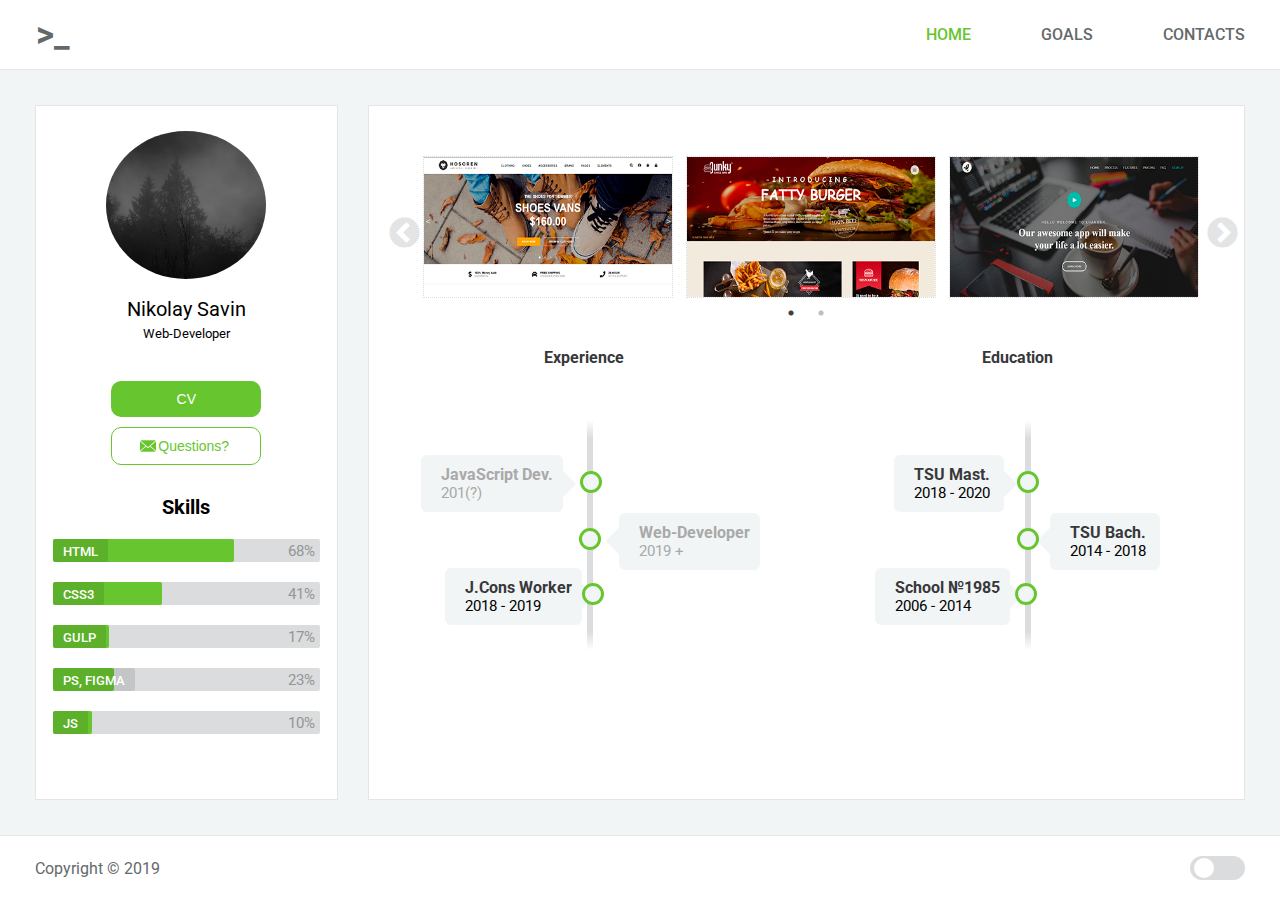
==== index.html @ 24fd6a7e "first commit" ====
<!DOCTYPE html>
<html lang="en">
<head>
    <meta charset="UTF-8">
    <meta name="viewport" content="width=device-width, initial-scale=1.0">
    <!--<meta http-equiv="refresh" content="1">-->
    <title>HTML-Вёрстка</title>
    <link href="css/styles.css" rel="stylesheet" type="text/css">
    <link href="css/media.css" rel="stylesheet" type="text/css">
    <link rel="stylesheet" type="text/css" href="slick/slick.css"/>
    <link rel="stylesheet" type="text/css" href="slick/slick-theme.css"/>
    <link rel="stylesheet" href="https://use.fontawesome.com/releases/v5.7.1/css/all.css" integrity="sha384-fnmOCqbTlWIlj8LyTjo7mOUStjsKC4pOpQbqyi7RrhN7udi9RwhKkMHpvLbHG9Sr" crossorigin="anonymous">
</head>
<body id="night-mode" class="marked">
    <div class="container">
        <div class="header">
            <div id="top-menu">
                <a href="#" id="logotype">><span class="underline">_</span></a>
                <nav>
                    <div id="burger" class="icon">&#9776</div>
                    <ul id="myTopnav" class="topnav">
                        <a href="index.html" class="active"><li>Home</li></a><!--
                     --><a id="firstBtn" href="goals.html"><li>Goals</li></a><!--
                     --><a id="secondBtn" href="contacts.html"><li>Contacts</li></a>
                    </ul>
                </nav>
            </div>
        </div>
        <div class="middle">
            <div class="left-column">
                <div class="profile-content">
                    <img src="img/profile.jpg" alt="profile-avatar">
                    <h4 class="fullname">Nikolay Savin</h4>
                    <span class="work-position">Web-Developer</span>
                </div>
                <div class="buttons-positions">
                        <a href="https://hh.ru/resume/9c93be0fff0775925d0039ed1f414e6f6d5163" target="_blank"><button class="button">CV</button></a>
                        <a href="mailto:nikksavin@gmail.com"><button class="button button-transparent email-icon">Questions?</button></a>
                </div>
                <div class="experience">
                    <div class="skill-h2">
                        <h2>Skills</h2>
                    </div>
                    <div class="skill-block">
                        <div class="skill-container">
                            <div class="skill">
                                <div class="skill-title">html</div>
                                <div id="htmlPercent" class="skill-bar"></div>
                                <div class="skill-percent">68%</div>
                            </div>
                        </div>
                        <div class="skill-container">
                            <div class="skill">
                                <div class="skill-title">css3</div>
                                <div id="cssPercent" class="skill-bar"></div>
                                <div class="skill-percent">41%</div>
                            </div>
                        </div>
                        <div class="skill-container">
                            <div class="skill">
                                <div class="skill-title">Gulp</div>
                                <div  id="linuxPercent" class="skill-bar"></div>
                                <div class="skill-percent">17%</div>
                            </div>
                        </div>
                        <div class="skill-container">
                            <div class="skill">
                                <div class="skill-title">ps, figma</div>
                                <div id="psPercent" class="skill-bar"></div>
                                <div class="skill-percent">23%</div>
                            </div>
                        </div>
                        <div class="skill-container">
                            <div class="skill">
                                <div class="skill-title">js</div>
                                <div id="jsPercent" class="skill-bar"></div>
                                <div class="skill-percent">10%</div>
                            </div>
                        </div>
                    </div>
                </div>
            </div>
            <div class="right-column">
                <div class="slider-container">
                    <div class="sl">
                        <div class="sl-slide">
                            <a href="projects/Web1/index.html"><img src="img/web-icons/Web1.jpg" alt="slider img 1" class="sl-img"></a>
                        </div>
                        <div class="sl-slide">
                            <a href="projects/Web2/index.html"><img src="img/web-icons/Web2.jpg" alt="slider img 2" class="sl-img"></a>
                        </div>
                        <div class="sl-slide">
                            <a href="projects/Web3/index.html"><img src="img/web-icons/Web3.jpg" alt="slider img 3" class="sl-img"></a>
                        </div>
                        <div class="sl-slide">
                            <a href="projects/Web4/index.html"><img src="img/web-icons/Web4.jpg" alt="slider img 4" class="sl-img"></a>
                        </div>
                        <div class="sl-slide">
                            <a href="projects/Web5/index.html"><img src="img/web-icons/Web5.png" alt="slider img 5" class="sl-img"></a>
                        </div>
                        <div class="sl-slide">
                            <a href="projects/Web6/index.html"><img src="img/web-icons/Web6.jpg" alt="slider img 6" class="sl-img"></a>
                        </div>
                    </div>
                </div>
                <div class="MainTimeline">
                    <div class="content">
                        <div class="main-timeline">
                            <div class="left-timeline">
                                <h4>Experience</h4>
                                <div class="timeline-content Left-L2">
                                    <h3>JavaScript Dev.</h3>
                                    <p>201(?)</p>
                                </div>
                                <div class="timeline-content Left-R1">
                                    <h3>Web-Developer</h3>
                                    <p>2019 +</p>
                                </div>
                                <div class="timeline-content Left-L1">
                                    <h3>J.Cons Worker</h3>
                                    <p>2018 - 2019</p>
                                </div>
                            </div>
                            <div class="right-timeline">
                                <h4>Education</h4>
                                <div class="timeline-content Right-L1">
                                    <h3>TSU Mast.</h3>
                                    <p>2018 - 2020</p>
                                </div>
                                <div class="timeline-content Right-R1">
                                    <h3>TSU Bach.</h3>
                                    <p>2014 - 2018</p>
                                </div>
                                <div class="timeline-content Right-L2">
                                    <h3>School №1985</h3>
                                    <p>2006 - 2014</p>
                                </div>
                            </div>
                        </div>
                    </div>
                </div>
            </div>
        </div>
        <footer>
            <span class="copyright">Copyright © 2019</span>
            <div class="social-footer">
                <a href="https://github.com/agentnice" target="_blank"><i class="fab fa-github fa-2x"></i></a>
                <a href="tg://resolve?domain=mkratasyk" target="_blank"><i class="fab fa-telegram fa-2x"></i></a>
                <a href="https://vk.com/nikolay_savin" target="_blank"><i class="fab fa-vk fa-2x"></i></a>
            </div>
            <label class="switch">
                <input id="night_btn" type="checkbox" onclick="nightMode()">
                <span class="slider round"></span>
            </label>
        </footer>
    </div>
    <script src="js/jquery-3.3.1.min.js"></script>
    <script src="js/script.js" type="text/javascript"></script>
    <script src="js/jquery-migrate-3.0.1.min.js"></script>
    <script type="text/javascript" src="slick/slick.min.js"></script>
</body>
</html>
---- css/styles.css ----
@import url('https://fonts.googleapis.com/css?family=Roboto:300,400,500,500i,700,900,900i&subset=cyrillic,cyrillic-ext');

* {
    padding: 0;
    margin: 0;
    box-sizing: border-box;
}

html { height: 100%; }
body { background-color: #f1f5f6; font-family: Roboto, sans-serif; }
a:visited, a:link, a:active { text-decoration: none; color: #000; }
a { text-decoration: none; }

@keyframes opacity {
    50% { color: rgba(100, 105, 107, 0.0); }
    to { color: rgba(100, 105, 107, 1.0); }
}

@keyframes html {
    0%   { width: 0; }
    100% { width: 68%; }
}

@keyframes css {
    0%   { width: 0; }
    100% { width: 41%; }
}

@keyframes linux {
    0%   { width: 0; }
    100% { width: 17.5%; }
}

@keyframes ps {
    0%   { width: 0; }
    100% { width: 23%; }
}

@keyframes js {
    0%   { width: 0; }
    100% { width: 11.5%; }
}

@keyframes modalopen {
    from {opacity: 0;}
    to {opacity: 1;}
}

a[href^="+7(911)157-76-31"]{
    color: inherit;
    text-decoration: none;
}

.clearfix {
    content: '';
    display: table;
    width: 100%;
    clear: both;
}

img, #logotype, #burger, .button, .experience, h4, .icon, .icon a, .map {
    -khtml-user-select: none;
    -o-user-select: none;
    -moz-user-select: none;
    -webkit-user-select: none;
    user-select: none;
    user-drag: none;
    -webkit-user-drag: none;
    -ms-user-select: none;
}

.container {
    display: flex;
    flex-direction: column;
    justify-content: space-between;
    min-height: 100vh;
}

li::selection,
p::selection,
a::selection,
h3::selection,
span::selection,
h2::selection,
.network-name::selection {
    background: #d4feb4;
}

/* ---- Percentage ---- */
#htmlPercent { width: 68%; animation: html 1s ease-in-out; }
#cssPercent { width: 41%; animation: css 1s ease-in-out; }
#linuxPercent { width: 17.5%; animation: linux 1s ease-in-out; }
#psPercent { width: 23%; animation: ps 1s ease-in-out; }
#jsPercent { width: 11.5%; animation: js 1s ease-in-out; }
/* ---- End of percentage ---- */


/* ---- NightMode Styles ---- */
.nightmode { background-color: #1c1c1c; }
.nightmode .skill { background-color: #434449; }
.nightmode .network-profile a { color: #fff; }

.nightmode .pos-h4, .nightmode .left-timeline h4, .nightmode .right-timeline h4, .nightmode .Left-L1 h3,
.nightmode .Left-R1 h3, .nightmode .Right-L1 h3, .nightmode .Right-L2 h3, .nightmode .Right-L3 h3,
.nightmode .Right-R1 h3 {color: #fff; }

.nightmode #top-menu, .nightmode .middle-column, .nightmode .left-column, .nightmode .right-column, .nightmode .middle-con,
.nightmode .middle-goals, .nightmode .contact-form { background-color: #282828; color: #fff; }

.nightmode .contact-form input, .nightmode .contact-form textarea, .nightmode #send-btn { background-color: #353535; color: #fff; }
.nightmode #send-btn { border: #353535; }
.nightmode footer { background-color: #282828; }

.nightmode .middle-timeline .right-timeline:before,
.nightmode .middle-timeline .left-timeline:before {
    background: rgb(67,68,73);
    background: -moz-linear-gradient(top, rgb(67,68,73) 0%, rgb(67,68,73) 8%, rgb(67,68,73) 92%, rgba(67,68,73,0) 100%);
    background: -webkit-gradient(linear, left top, left bottom, color-stop(0%,rgba(67,68,73,1)), color-stop(100%,rgba(67,68,73,1)));
    background: -webkit-linear-gradient(top, rgba(67,68,73,0) 0%, rgb(67,68,73) 8%, rgb(67,68,73) 92%, rgba(67,68,73,0) 100%);
    background: -o-linear-gradient(top, rgba(67,68,73,0) 0%, rgb(67,68,73) 8%, rgb(67,68,73) 92%, rgba(67,68,73,0) 100%);
    background: -ms-linear-gradient(top, rgba(67,68,73,0) 0%, rgb(67,68,73) 8%, rgb(67,68,73) 92%, rgba(67,68,73,0) 100%);
    background: linear-gradient(to bottom, rgba(67,68,73,0) 0%, rgb(67,68,73) 8%, rgb(67,68,73) 92%, rgba(67,68,73,0) 100%);
}

.nightmode .Left-R1:after, .nightmode .Left-L1:after, .nightmode .Right-L1:after, .nightmode .Right-L2:after,
.nightmode .Right-R1:after, .nightmode .Left-L2:after {background: #f1f5f6;border: 3px solid #519a2f; }

.nightmode .timeline-content:before,
.nightmode .timeline-content { background: #434449;}

.nightmode .timeline-content:before { background: #434449; }

.nightmode .topnav li a, .nightmode a:visited, .nightmode a:link, .nightmode a:active { color: #fff; }
/* ---- End of NightMode Styles ---- */

/* ---- HEADER CONTENT ---- */
.header { display: flex; }

#top-menu {
    height: 70px;
    width: 100%;
    background-color: white;
    line-height: 70px;
    border-bottom: 1px solid rgba(0, 0, 0, .1);
    display: flex;
    justify-content: space-between;
}

#logotype {
    color: rgba(100, 105, 107, 1.0);
    font-size: 35px;
    margin-left: 35px;
    font-weight: bolder;
    cursor: default;
}

#logotype .underline { animation: opacity 1s ease-in-out infinite; }
/* ---- THE END OF THE HEADER CONTENT ---- */

/* ---- MENU ---- */
#top-menu nav {
    display: flex;
    margin-right: 5px;
    font-weight: 500;
}

#top-menu nav ul {
    display: flex;
    flex-direction: row;
}

#top-menu nav ul li {
    margin: 0 35px;
    list-style: none;
}

#top-menu nav ul a {
    color: #64696b;
    text-transform: uppercase;
}

#top-menu nav ul a {
    transition: .7s;
}

#top-menu nav ul a:hover,
#top-menu nav .active  {
    color: #67c52f;
}
/* ---- MENU END ---- */


/* ---- MIDDLE CONTENT --- */
.middle {
    display: flex;
    padding: 35px;
    flex: 1 0 auto;
}

.middle-column {
    width: 50%;
    height: 400px;
    background-color: #6c6c6c;
    display: none;
    position: absolute;
    left: 25%;
    top: 25%;
    z-index: 9999;
    border: 2px solid darkgrey;
}

.middle-z .middle-column { display: block; }
/* ---- END OF THE MIDDLE COLUMN ---- */

/* ---- LEFT COLUMN ----*/
.left-column {
    display: flex;
    flex-direction: column;
    align-items: center;
    padding-top: 25px;
    background-color: #fff;
    width: 20%;
    border: 1px solid rgba(0, 0, 0, .1);
}

.profile-content img {
    display: flex;
    justify-content: center;
    width: 160px;
    border-radius: 50%;
}

.fullname {
    margin-top: 18px;
    font-size: 20px;
    font-weight: 400;
}

.work-position {
    display: flex;
    justify-content: center;
    margin-top: 5px;
    font-size: 13px;
}

.button {
    display: flex;
    justify-content: center;
    background-color: #67c52f;
    width: 150px;
    border-radius: 10px;
    padding: 10px 0;
    font-size: 14px;
    box-sizing: border-box;
    transition: .7s;
    color: #fff;
    cursor: pointer;
    border: none;
    outline:none;
}

.button:hover { background-color: #4eb424; }

.buttons-positions .button:last-child { margin-top: 10px; }

.button-transparent {
    background-color: white;
    border: 1px solid #67c52f;
}

.button-transparent {
    color: #67c52f;
}

.button-transparent:hover {
    background-color: white;
    color: #808080;
    border: 1px solid #808080;
}

.buttons-positions { margin-top: 30px; }

.button-transparent.email-icon {
    background-image: url(../img/close-envelope-16x16.png);
    background-repeat: no-repeat;
    background-position: 28px center;
    padding-left: 15px;
    text-align: left;
}

.network-name {
    font-size: 10px;
    color: #67c52f;
}

.experience {
    width: 100%;
    margin-top: 30px;
    padding-bottom: 30px;
}

.experience h2 {
    display: flex;
    justify-content: center;
    font-size: 20px;
}

.skill-block {
    display: flex;
    justify-content: center;
    flex-direction: column;
    padding: 0 17px 0 17px;
}

.skill-container {
    margin-top: 20px;
}

.skill-container p {
    text-transform: uppercase;
    font-size: 11px;
    text-align: left;
}

.skill {
    background-color: #dadcdd;
    border-radius: 2px;
    height: 23px;
    line-height: 19px;
    position: relative;
}

.skill-bar {
    background-color: #67c52f;
    height: 100%;
    border-radius: 2px;
    font-size: 10px;
    color: #fff;
    text-align: right;
    padding-right: 5px;
    box-sizing: border-box;
}

.skill-title {
    background-color: rgba(0, 0, 0, .1);
    height: 23px;
    padding: 3px 10px 0 10px;
    border-radius: 2px;
    position: absolute;
    color: #fff;
    left: 0;
    text-transform: uppercase;
    font-size: 13px;
    font-weight: 500;
}

.skill-percent {
    position: absolute;
    padding: 3px 5px;
    font-size: 15px;
    color: #959595;
    top: 0;
    right: 0;
}
/* ---- END OF THE LEFT COLUMN ---- */




/* ---- RIGHT COLUMN ---- */
.right-column {
    background-color: #fff;
    width: 79%;
    margin-left: 30px;
    padding-top: 50px;
    border: 1px solid rgba(0, 0, 0, .1);
    min-width: 0;
    min-height: 0;
}

.pos-h4 {
    position: absolute;
    color: #38383b;
    top: -15%;

}

/* ---- THE TIMELINE ---- */
.main-timeline {
    display: flex;
    height: 350px;
    align-items: center;
    width: 100%;
    justify-content: space-around;
    margin-top: 2%;
}

.left-timeline,
.right-timeline {
    margin-top: 30px;
    position: relative;
    width: 430px;
    height: 250px;
}

.left-timeline h4,
.right-timeline h4 {
    position: absolute;
    top: -25%;
    left: 40%;
    color: #38383b;
}

.main-timeline .left-timeline:before,
.main-timeline .right-timeline:before {
    background: rgb(218,220,221);
    background: -moz-linear-gradient(top, rgb(218,220,221) 0%, rgb(218,220,221) 8%, rgb(218,220,221) 92%, rgba(218,220,221,0) 100%);
    background: -webkit-gradient(linear, left top, left bottom, color-stop(0%,rgba(218,220,221,1)), color-stop(100%,rgba(218,220,221,1)));
    background: -webkit-linear-gradient(top, rgba(218,220,221,0) 0%, rgb(218,220,221) 8%, rgb(218,220,221) 92%, rgba(218,220,221,0) 100%);
    background: -o-linear-gradient(top, rgba(218,220,221,0) 0%, rgb(218,220,221) 8%, rgb(218,220,221) 92%, rgba(218,220,221,0) 100%);
    background: -ms-linear-gradient(top, rgba(218,220,221,0) 0%, rgb(218,220,221) 8%, rgb(218,220,221) 92%, rgba(218,220,221,0) 100%);
    background: linear-gradient(to bottom, rgba(218,220,221,0) 0%, rgb(218,220,221) 8%, rgb(218,220,221) 92%, rgba(218,220,221,0) 100%);
}

.main-timeline .left-timeline:before {
    content: '';
    width: 6px;
    height: 230px;
    top: 50%;
    left: 50%;
    transform: translateY(-50%);
    position: absolute;
}

.main-timeline .right-timeline:before {
    content: '';
    width: 6px;
    height: 230px;
    top: 50%;
    left: 50%;
    transform: translateY(-50%);
    position: absolute;
}

.Left-L1, .Left-L2, .Left-R1,
.Right-L1, .Right-L2, .Right-L3,
.Right-R1, .Right-R2 {
    margin: 20px 0;
    position: absolute;
}

.Left-L1 {
    top: 55%;
    left: 16.8%;
}

.Left-L2 {
    top: 10%;
    left: 11.4%;
}

.Left-R1 {
    top: 33%;
    left: 57.3%;
}

.Right-L1 {
    top: 10%;
    left: 19.5%;
}

.Right-R1 {
    top: 33%;
    left: 55.8%;
}

.Right-L2 {
    top: 55%;
    left: 15%;
}

.Right-L2:after {
    top: 27%;
    left: 104%!important;
}

.timeline-content {
    background-color: #f1f5f6;
    padding: 10px 10px 10px 20px;
    min-width: 110px;
    border-radius: 6px;
    font-size: 15px;
    position: absolute;
}

.timeline-content h3 {
    color: #38383b;
    font-size: 16px;
}

.Left-L2 h3, .Left-L2 p {
    color: #a9a9a9;
}

.Left-R1 h3, .Left-R1 p {
    color: #a9a9a9;
}

.Left-L1:before, .Left-L2:before, .Right-L1:before, .Right-L2:before {
    content: '';
    width: 20px;
    height: 20px;
    background: #f1f5f6;
    position: absolute;
    left: 99%;
    top: 32%;
    transform: translate(-50%) rotate(45deg);
}

.Left-R1:before, .Right-R1:before  {
    content: '';
    width: 20px;
    height: 20px;
    background: #f1f5f6;
    position: absolute;
    left: 1%;
    top: 32%;
    transform: translate(-50%) rotate(45deg);
}

.Left-L1:after, .Left-L2:after, .Right-L1:after,
.Right-L2:after, .Left-R1:after, .Left-R2:after,
.Right-R1:after, .Right-R2:after {
    content: '';
    width: 16px;
    height: 16px;
    background: #f1f5f6;
    border-radius: 50%;
    border: 3px solid #67c52f;
    position: absolute;
}

.Left-R1:after {
    top: 27%;
    left: -28.5%;
}

.Left-L1:after {
    top: 27%;
    left: 100%;
}

.Left-L2:after {
    top: 27%;
    left: 112%;
}

.Right-L2:after, .Right-L1:after {
    top: 27%;
    left: 112%;
}

.Right-R1:after {
    top: 27%;
    left: -30%;
}
/* ---- THE END OF TIMELINE ---- */
/* ---- END OF THE RIGHT COLUMN ---- */
/* ---- THE END OF THE MIDDLE CONTENT ---- */



/* ---- FOOTER CONTENT ---- */
footer {
    display: flex;
    width: 100%;
    height: 65px;
    background-color: #fff;
    flex-shrink: 0;
    border-top: 1px solid rgba(0, 0, 0, .1);
    justify-content: space-between;
    align-items: center;
    color: #64696b;
}

.copyright {
    margin-left: 35px;
}
/* ---- THE END OF THE FOOTER CONTENT ---- */


.main-middle {
    display: flex;
    padding: 35px;
    flex: 1 0 auto;
    flex-direction: column;
}

.middle-con, .middle-goals {
    display: flex;
    padding: 35px;
    background-color: #fff;
    flex: 1 0 auto;
    border: 1px solid rgba(0, 0, 0, .1);
    position: relative;
    justify-content: center;
    align-items: center;
}

.middle-con img {
    max-width: 100%;
    max-height: 100%;
    position: absolute;
    opacity: 0.3;
}

.contacts {
    display: flex;
    flex-direction: column;
    margin-right: 10%;
    z-index: 9999;
}

.contacts ul li span {
    font-size: 25px;
    font-weight: 500;
}

.contacts > ul li {
    font-size: 20px;
    margin-bottom: 30px;
    margin-left: 20px;
    list-style-type: square;
}

.sl {
    width: 85%;
}

.sl-slide a img {
    margin-left: 6%;
    width: 90%;
    border: 1px dotted #dadcdd;
}

.slider-container {
    display: flex;
    justify-content: center;
}

.wrapper {
    display: flex;
    align-items: center;
}

.img-shaded {
    -webkit-filter: grayscale(100%);
    -moz-filter: grayscale(100%);
    -o-filter: grayscale(100%);
    -ms-filter: grayscale(100%);
    filter: grayscale(100%);
    transition: all 0.4s ease-in-out;
}

.img-shaded:hover {
    -webkit-filter: grayscale(0%);
    -moz-filter: grayscale(0%);
    -o-filter: grayscale(0%);
    -ms-filter: grayscale(0%);
    filter: grayscale(0%);
}

.js {
    width: 53px;
    height: 60px;
}

.goals-img {
    display: flex;
    position: relative;
    margin: 2% 3%;
    width: 80px;
    height: 120px;
    align-items: center;
    justify-content: center;
}

.done {
    position: absolute;
    left: 50%;
    top: 0;
    color: #606060;
    -webkit-transform: translateX(-50%);
    transform: translateX(-50%)
}

.goals-img .tooltiptext {
    visibility: hidden;
    width: 120px;
    background-color: #dadcdd;
    color: #fff;
    text-align: center;
    padding: 10px 0;
    border-radius: 6px;
    bottom: -70%;
    left: 50%;
    margin-left: -60px;
    position: absolute;
    z-index: 1;
    opacity: 0;
    transition: opacity 1s;
}

.goals-img .tooltiptext::after {
    content: " ";
    position: absolute;
    bottom: 100%;
    left: 50%;
    margin-left: -5px;
    border: 5px solid;
    border-color: transparent transparent #dadcdd transparent;
}

.tooltiptext {
    transition: 0.3s ease-in-out;
}

.goals-img:hover .tooltiptext {
    visibility: visible;
    opacity: 1;
}

.loader {
    border: 2px solid #f3f3f3;
    border-top: 2px solid #606060;
    border-radius: 50%;
    width: 15px;
    height: 15px;
    animation: spin 2s linear infinite;
    position: absolute;
    -webkit-transform: translateX(-50%);
    transform: translateX(-50%);
    left: 35%;
    top: 0;
}

.wrapper {
    justify-content: center;
    flex-wrap: wrap;
    width: 90%;
}

@keyframes spin {
    0% { transform: rotate(0deg); }
    100% { transform: rotate(360deg); }
}

.switch {
    position: relative;
    display: inline-block;
    width: 60px;
    height: 34px;
    margin-right: 30px;
}

/* Hide default HTML checkbox */
.switch input {
    opacity: 0;
    width: 0;
    height: 0;
}

/* The slider */
.slider {
    position: absolute;
    cursor: pointer;
    bottom: 5px;
    width: 55px;
    height: 24px;
    background-color: #dadcdd;
    -webkit-transition: .4s;
    transition: .4s;
}

.slider:before {
    position: absolute;
    content: "";
    height: 20px;
    width: 20px;
    left: 4px;
    bottom: 2px;
    background-color: #fff;
    -webkit-transition: .4s;
    transition: .4s;
}

input:checked + .slider {
    background: #7cff85; /* Old browsers */
    background: -moz-linear-gradient(top, #7cff85 0%, #7aff90 50%, #70ffc3 100%); /* FF3.6-15 */
    background: -webkit-linear-gradient(top, #7cff85 0%,#7aff90 50%,#70ffc3 100%); /* Chrome10-25,Safari5.1-6 */
    background: linear-gradient(to bottom, #7cff85 0%,#7aff90 50%,#70ffc3 100%); /* W3C, IE10+, FF16+, Chrome26+, Opera12+, Safari7+ */
    filter: progid:DXImageTransform.Microsoft.gradient( startColorstr='#7cff85', endColorstr='#70ffc3',GradientType=0 ); /* IE6-9 */
}

input:checked + .slider:before {
    -webkit-transform: translateX(27px);
    -ms-transform: translateX(27px);
    transform: translateX(27px);
}

/* Rounded sliders */
.slider.round {
    border-radius: 34px;
}

.slider.round:before {
    border-radius: 50%;
}

.profile-content {
    text-align: center;
}

.social-footer i {
    font-size: 30px;
    color: #64696b;
    transition: .5s;
}

.social-footer i:hover {
    color: #67c52f;
}

.social-footer >:nth-child(2) {
    margin: 0 15px;
}

.ddd {
    width: 1000px;
    height: 500px;
    background-color: #fff;
    -webkit-box-shadow: 0px 4px 5px 0px rgba(199,199,199,1);
    -moz-box-shadow: 0px 4px 5px 0px rgba(199,199,199,1);
    box-shadow: 0px 4px 5px 0px rgba(199,199,199,1);
}

.contact-form {
    display: flex;
    flex-direction: column;
    justify-content: center;
    align-items: center;
    border-radius: 4px;
    width: 900px;
    height: 450px;
    background-color: #fff;
    -webkit-box-shadow: 0px 5px 35px -6px rgba(0,0,0,0.35);
    -moz-box-shadow: 0px 5px 35px -6px rgba(0,0,0,0.35);
    box-shadow: 0px 5px 35px -6px rgba(0,0,0,0.35);
}

.contact-form h2 {
    margin-bottom: 25px;
    font-size: 30px;
}

form {
    width: 600px;
}

form >:not(#phone):not(textarea):not(#send-btn) {
    margin-right:-2px;
}

#name, #email {
    width: 49.8%;
    display: inline-block;
    box-sizing: border-box;
}

#phone {
    width: 100%;
}

input, textarea {
    background-color: #f9f9f9;
    border: 0;
    outline: none;
    padding: 10px;
    margin-bottom: 15px;
}

textarea {
    width: 100%;
    height: 150px;
    resize: none;
}

#send-btn {
    background-color: #000;
    border: 0;
    outline: 0;
    color: #fff;
    height: 40px;
    width: 100px;
    font-size: 18px;
    margin-right: 0;
    transition: .5s;
    cursor: pointer;
    border: 1px solid #000;
}

#send-btn:hover {
    background-color: #fff;
    color: #000;
}

#send-btn:active {
    -webkit-box-shadow: 0px 5px 21px -1px rgba(0,0,0,0.35);
    -moz-box-shadow: 0px 5px 21px -1px rgba(0,0,0,0.35);
    box-shadow: 0px 5px 21px -1px rgba(0,0,0,0.35);
}
---- css/media.css ----
@media screen and (min-width: 441px) {
    .icon, .icon a {
        display: none;
    }
}

@media screen and (max-width: 1610px) {
    .sl {
        width: 90%;
    }

    .sl-slide a img {
        margin-left: 4%;
        width: 95%;
    }

    .left-column {
        min-width: 25%;
    }

    #linuxPercent {
        width: 16.5%;
    }

    #jsPercent {
        width: 11%;
    }

    .copyright {
        margin-left: 35px;
    }

    #logotype {
        margin-left: 36px;
    }

    #top-menu nav {
        margin-right: 0;
    }

    .footer i {
        margin-right: 35px;
    }
}

@media screen and (max-width: 1546px) {
    #linuxPercent {
        width: 17.5%;
    }
}

@media screen and (max-width: 1450px) {
    #linuxPercent {
        width: 18.5%;
    }

    #jsPercent {
        width: 13%;
    }

    .contacts > h1 {
        font-size: 30px;
    }
}

@media screen and (max-width: 1376px) {
    #linuxPercent {
        width: 20%;
    }

    #jsPercent {
        width: 13.5%;
    }
}

@media screen and (max-width: 1290px) {
    #linuxPercent {
        width: 21%;
    }

    #jsPercent {
        width: 14.5%;
    }

    .contacts > ul li {
        font-size: 15px;
        margin-bottom: 30px;
        margin-left: 20px;
    }

    .contacts ul li span {
        font-size: 20px;
        font-weight: 500;
        margin-right: 10px;
    }
}

@media screen and (max-width: 1270px) {
    .slider-container {
        margin-bottom: 60px;
    }

    .left-column {
        padding-bottom: 180px;
    }

    .main-timeline {
        flex-direction: column;
        justify-content: center;
    }

    .left-timeline, .right-timeline {
        margin: 0;
        min-height: 120px;
    }

    .left-timeline {
        margin-top: 30%;
        margin-bottom: 25%;
    }

    .Left-L2 {
        top: -45%;
        left: 33.3%;
    }

    .Left-L1 {
        top: 65%;
        left: 31.8%;
    }

    .Right-L2 {
        top: 65%;
        left: 32.3%
    }

    .Right-L1 {
        top: -45%;
        left: 31%;
    }

    .Left-R1, .Right-R1 {
        top: 10%;
        left: 30.8%;
    }

    .Left-R1:after {
        top: 27%;
        left: -23%;
    }

    .Left-L1:after, .Left-L2:after, .Right-L2:after, .Right-L1:after, .Right-R1:after {
        top: 27%;
        left: -30%;
    }

    .Left-L1:before, .Left-L2:before, .Right-L1:before, .Right-L2:before {
        left: 1%;
        top: 32%;
    }

    .main-timeline .left-timeline:before {
        top: 50%;
        left: 25%;
    }

    .main-timeline .right-timeline:before {
        top: 50%;
        left: 25%;
    }

    .left-timeline h4, .right-timeline h4 {
        width: 150px;
    }

    .left-timeline h4 {
        left: 15%;
        top: -80%;
    }

    .right-timeline h4 {
        left: 15%;
        top: -80%;
    }

    .social-networks {
        display: flex;
        flex-direction: column;
    }
}

/* ---- iPad Pro Portrait ---- */
@media (max-width: 1034px) and (orientation: portrait) {
    .sl {
        width: 90%;
    }

    .sl-slide a img {
        margin-left: 2%;
        width: 95%;
    }

    .left-timeline {
        margin-top: 45%;
        margin-bottom: 30%;
    }

    .middle {
        padding: 20px;
    }

    .left-column {
        min-width: 30%;
        padding-bottom: 0;
    }

    .middle-timeline {
        height: 40vh;
        width: 70%;
    }

    #linuxPercent {
        width: 22%;
    }

    .goals-img {
        margin: 10% 5%;
    }

    .wrapper {
        width: 60%;
    }
}
/* ---- iPad Pro Portrait End ---- */

/* ---- iPad Landscape ---- */
@media (max-width: 1034px) and (orientation: landscape) {
    .content{
        height: 80vh;
    }

    .copyright {
        margin-left: 20px;
    }

    #logotype {
        margin-left: 20px;
    }

    #top-menu nav {
        margin-right: 0;
    }

    .footer i {
        margin-right: 20px;
    }
}
/* ---- iPad Landscape End ---- */


/* ---- iPad Portrait ---- */
@media (max-width: 768px) {
    .left-timeline { margin-top: 45%; margin-bottom: 45%; }
    .sl { width: 82%; }
    .sl-slide a img { margin-left: 2%; width: 95%; }
    .left-column { min-width: 41%; }
    .right-column { width: 54%; }
    .middle-timeline { height: 600px; }
    #logotype { margin-left: 20px; }
    #top-menu nav { margin-right: 0; }
    form { width: 500px; }
}

@media (max-width: 660px) {
    form { width: 400px; }
    .contact-form h2 { font-size: 20px; }
    #name, #email { width: 100%; display: block; }
}

/* ---- iPad Portrait End ---- */

@media (max-width: 600px) {
    .middle {
        flex-direction: column;
        height: 100%;
    }

    .left-column, .right-column {
        width: 100%;
    }

    .right-column {
        margin: 25px 0 0 0;
        height: 110vh;
    }
}

@media (max-width: 560px) {
    form { width: 300px; }
    .contact-form h2 { font-size: 19px; }
    #name, #email { width: 100%; display: block; }
}

@media screen and (max-width: 540px) {
    .social-footer >:nth-child(2) {
        margin: 0 10px;
    }
    .social-footer i {
        font-size: 25px;
    }
}

@media (max-width: 470px) {
    form { width: 260px; }
    .contact-form h2 { font-size: 16px; }
}

@media (max-width: 440px) {
    .icon, .icon a { width: 40px; }
    #top-menu nav {
        display: flex;
        order: 0;
        flex-direction: column;
    }

    #top-menu nav ul {
        flex-direction: column;
        position: absolute;
        top: 70px;
        height: 70px;
        width: 100%;
    }

    #logotype {
        display: flex;
        order: 1;
        padding-right: 20px;
    }

    #top-menu nav ul li {
        margin: 0;
        padding-left: 20px;
    }

    ul.topnav.responsive {
        position: relative;
    }

    ul.topnav.responsive li {
        display: block;
    }

    ul.topnav li {
        display: none;
        background-color: #fff;
        border-bottom: 1px solid #bdc4c7;
        margin: 0;
    }

    ul.topnav li:first-child {
        border-top: 1px solid #bdc4c7;
    }

    nav a {
        text-decoration: none;
        list-style-type: none;
        width: 100%;
        color: #434449;
    }

    #burger {
        padding-left: 20px;
        font-size: 20px;
    }

    .topnav {
        z-index: 9999;
    }
}

/* ---- iPhone 6 Plus Portrait ---- */
@media (max-width: 424px) and (orientation: portrait) {
    .sl { width: 80%; }

    .left-timeline, .right-timeline { width: 412px; }

    .middle {
        flex-direction: column;
        justify-content: center;
        align-items: center;
    }

    .left-column, .right-column { width: 100%; }

    #linuxPercent { width: 17%; }

    #jsPercent { width: 11%; }

    .timeline-content1 {
        left: 38%;
    }

    .timeline-content2 {
        left: 39%;
    }

    .contacts > h1 {
        font-size: 15px;
        padding: 0;
        margin-bottom: 15px;
    }

    .main-middle {
        padding: 20px;
        justify-content: flex-start;
    }

    .middle-con {
        align-items: flex-start;
    }

    .middle-con {
        flex-direction: column;
        align-items: center;
    }

    .goals-img {
        margin: 10% 5%;
    }

    .wrapper {
        width: 90%;
    }

    form { width: 240px; }
    .contact-form { width: 300px; }
    .contact-form h2 { font-size: 15px; }
}
/* ---- iPhone 6 Plus Portrait End ---- */




/* ---- iPhone X Portrait ---- */
@media (max-width: 385px) and (orientation: portrait) {
    .sl {
        width: 74%;
    }

    .left-timeline, .right-timeline {
        width: 370px;
    }

    #linuxPercent { width: 19%; }

    #jsPercent { width: 14%; }

    .right-column { height: 130vh; }

    .middle-timeline .left-timeline:before {
        left: 10%;
        margin-left: 7px;
    }

    .middle-timeline .right-timeline:before {
        left: 8.8%;
        margin: 0 0 0 11px;
    }

    .contacts > h1 {
        font-size: 13px;
        padding: 0;
        margin-bottom: 15px;
    }

    .main-middle {
        padding: 20px;
        justify-content: flex-start;
    }

    .left-timeline, .right-timeline {
        margin: 0;
        min-height: 120px;
    }

    .left-timeline {
        margin-top: 80%;
        margin-bottom: 60%;
    }

    .main-timeline .left-timeline:before {
        top: 50%;
        left: 24%;
    }

    .main-timeline .right-timeline:before {
        top: 50%;
        left: 24%;
    }

    .left-timeline h4, .right-timeline h4 {
        width: 150px;
    }

    .left-timeline h4, .right-timeline h4{
        left: 15%;
        top: -80%;
    }

    footer {
        height: 150px;
        display: flex;
        flex-direction: column;
    }
    .copyright { margin: 0; margin-top: 20px; }
    .switch { margin-right: 0; margin-bottom: 15px; }
}
/* ---- iPhone X Portrait End ---- */




/* ---- iPhone SE Portrait ---- */
@media (max-width: 330px) and (orientation: portrait) {
    .left-timeline, .right-timeline {
        width: 315px;
    }

    .main-timeline .left-timeline:before, .main-timeline .right-timeline:before {
        top: 50%;
        left: 22%;
    }

    .middle {
        padding: 10px;
    }

    .right-column {
        height: 140vh;
    }

    #jsPercent {
        width: 15%;
    }

    #linuxPercent {
        width: 21%;
    }

    #psPercent {
        width: 24%;
    }

    .side-images img {
        width: 250px;
    }

    #burger {
        padding-left: 10px;
    }

    #logotype {
        padding-right: 10px;
    }

    .contacts > h1 {
        font-size: 12px;
        padding: 0;
        margin-bottom: 15px;
    }

    .contacts {
        margin: 0;
    }

    .main-middle {
        padding: 10px;
    }

    .loader {
        top: -45%;
    }
}
/* ---- iPhone SE Portrait End ---- */

/* ---- iPhone's Landscape ---- */
@media (max-width: 822px) and (orientation: landscape) {
    .left-column {
        min-width: 40%;
    }

    #linuxPercent { width: 21%; }
    .content { height: 160vh; }
    .side-images { flex-direction: column; align-items: center; }
    .side-images img { width: 300px; }
    .pos-h4 { margin: 35px auto 0 auto; }
    .pos-h4, .left-timeline h4, .right-timeline h4 { width: 300px; }
    .middle-timeline { margin-top: 45%; }

    .left-timeline h4 {
        left: 0;
        right: 0;
        margin-left: auto;
        margin-right: auto;
    }

    .right-timeline h4 {
        left: 0;
        right: 0;
        top: 40%;
        margin-left: auto;
        margin-right: auto;
    }

    .middle-timeline .left-timeline:before {
        left: 14%;
        margin-left: 10px;
    }

    .middle-timeline .right-timeline:before {
        left: 12%;
        margin: 0 0 0 17px;
    }

    .timeline-content1 {
        padding: 10px 10px 10px 20px;
        margin: 20px 0 0 3px;
        left: 36%;
    }

    .timeline-content2 {
        padding: 10px 10px 10px 20px;
        margin: 20px 0 0 3px;
        left: 33%;
    }

    .copyright {
        margin-left: 21px;
    }

    .footer i {
        margin-right: 23px;
    }
}

@media (max-width: 746px) and (orientation: landscape) {

    .left-column {
        min-width: 43%;
    }

    .right-column {
        width: 52%;
    }

    .left-timeline h4, .right-timeline h4, .pos-h4 {
        width: 250px;
    }

    .middle-timeline {
        margin: 0;
    }

    .timeline-content1 {
        margin: 20px 0 0 3px;
        left: 43%;
    }

    .timeline-content2 {
        margin: 20px 0 0 4px;
        left: 40%;
    }
}


@media (max-width: 677px) and (orientation: landscape) {
    .left-column {
        min-width: 47%;
    }

    .right-column {
        width: 47.5%;
    }

    .right-timeline {
        margin: 0;
    }
}


@media (max-width: 578px) and (orientation: landscape) {
    .middle {
        flex-direction: column;
    }

    #linuxPercent {
        width: 11.5%;
    }

    #jsPercent {
        width: 8%;
    }
    .left-column, .right-column {
        width: 100%;
    }

    .right-column {
        margin: 20px 0 0 0;
    }

    .left-timeline h4, .right-timeline h4, .pos-h4 {
        width: 300px;
    }

    .right-timeline h4 {
        top: 42%;
    }

    .right-timeline {
        margin: 0;
    }

    .content {
        height: 200vh;
    }

    .middle-timeline .left-timeline:before {
        left: 23%;
        margin-left: 2px;
    }

    .middle-timeline .right-timeline:before {
        left: 22.5%;
        margin-left: 4px;
    }

    .timeline-content1 {
        margin: 20px 0 0 3px;
        left: 45%;
    }

    .timeline-content2 {
        margin: 20px 0 0 4px;
        left: 42%;
    }
}
/* ---- iPhone's Landscape End ---- */




/* ---- Other stuff ---- */
@media (max-width: 440px) {

    .nightmode ul.topnav li {
        background-color: #1b1b1b;
        border-bottom: 1px solid #38383b;
    }

    .nightmode .topnav li:first-child {
        border-top: 1px solid #1b1b1b;
    }
}
/* ---- Other stuff End ---- */
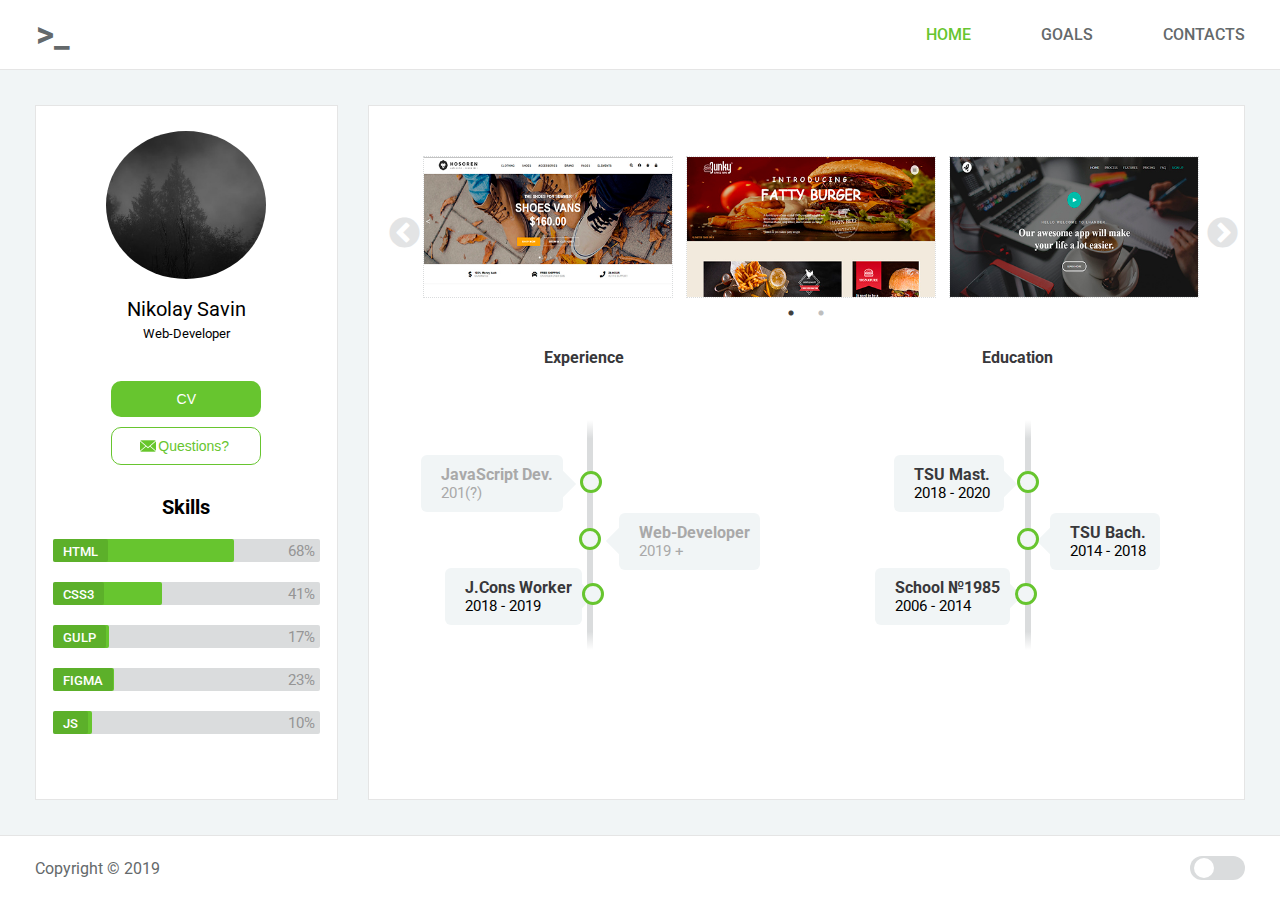
==== commit 120d3ad2: "fixed bug" ====
--- a/index.html
+++ b/index.html
@@ -65,7 +65,7 @@
                         </div>
                         <div class="skill-container">
                             <div class="skill">
-                                <div class="skill-title">ps, figma</div>
+                                <div class="skill-title">figma</div>
                                 <div id="psPercent" class="skill-bar"></div>
                                 <div class="skill-percent">23%</div>
                             </div>
--- a/css/styles.css
+++ b/css/styles.css
@@ -481,7 +481,7 @@
 
 .Right-L2:after {
     top: 27%;
-    left: 104%!important;
+    /*left: 104%!important;*/
 }
 
 .timeline-content {
@@ -555,10 +555,15 @@
     left: 112%;
 }
 
-.Right-L2:after, .Right-L1:after {
+.Right-L2:after {
+    top: 27%;
+    left: 104%;
+}
+.Right-L1:after {
     top: 27%;
     left: 112%;
 }
+
 
 .Right-R1:after {
     top: 27%;
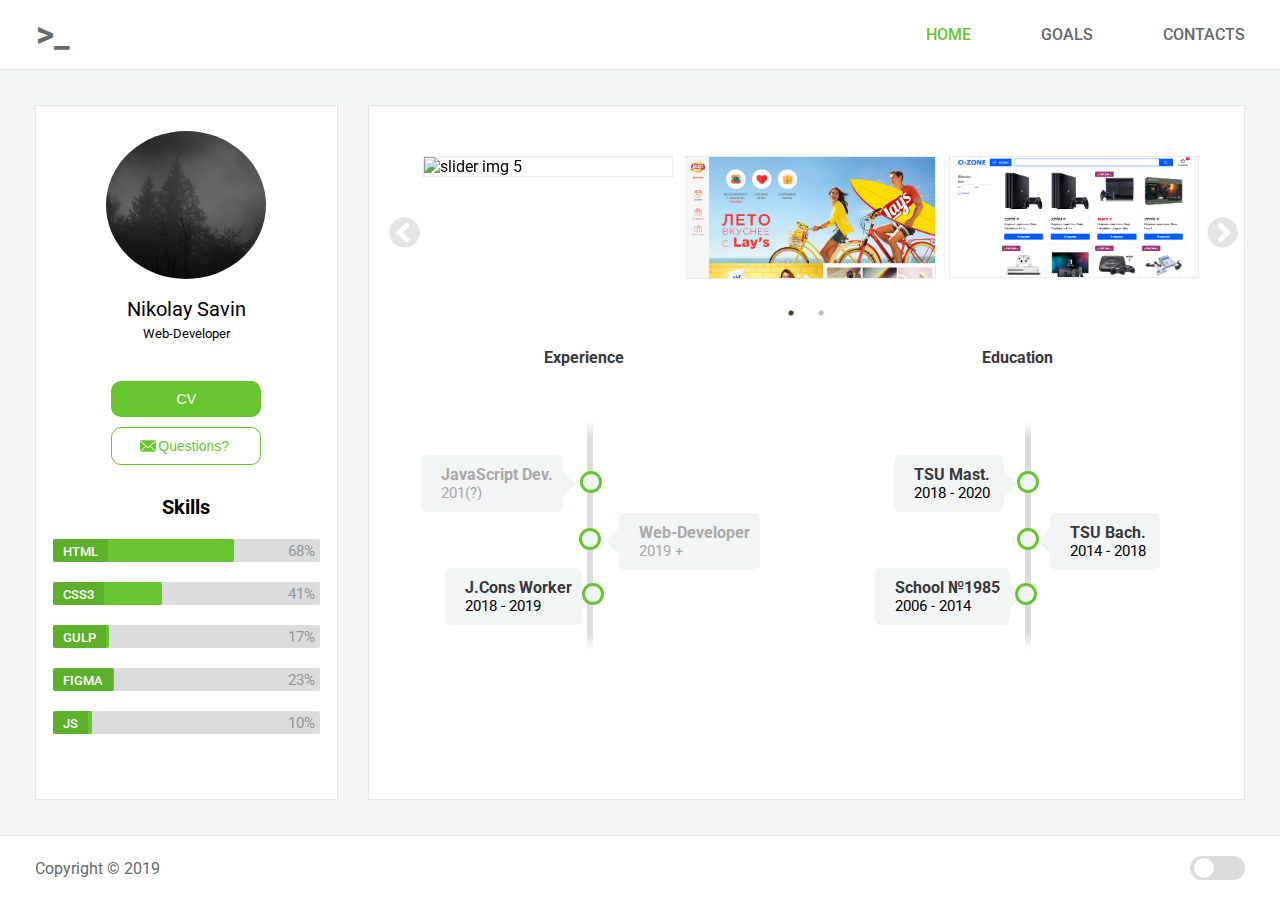
==== commit 44982f99: "fixed slider bugs" ====
--- a/index.html
+++ b/index.html
@@ -84,6 +84,15 @@
                 <div class="slider-container">
                     <div class="sl">
                         <div class="sl-slide">
+                            <a href="projects/Web5/index.html"><img src="img/web-icons/Web5.png" alt="slider img 5" class="sl-img"></a>
+                        </div>
+                        <div class="sl-slide">
+                            <a href="https://agentnice.github.io/gulplays/"><img src="img/web-icons/Web6.png" alt="slider img 4" class="sl-img"></a>
+                        </div>
+                        <div class="sl-slide">
+                            <a href="https://agentnice.github.io/o-zone-js/"><img src="img/web-icons/Web4.png" alt="slider img 6" class="sl-img"></a>
+                        </div>
+                        <div class="sl-slide">
                             <a href="projects/Web1/index.html"><img src="img/web-icons/Web1.jpg" alt="slider img 1" class="sl-img"></a>
                         </div>
                         <div class="sl-slide">
@@ -91,15 +100,6 @@
                         </div>
                         <div class="sl-slide">
                             <a href="projects/Web3/index.html"><img src="img/web-icons/Web3.jpg" alt="slider img 3" class="sl-img"></a>
-                        </div>
-                        <div class="sl-slide">
-                            <a href="projects/Web4/index.html"><img src="img/web-icons/Web4.jpg" alt="slider img 4" class="sl-img"></a>
-                        </div>
-                        <div class="sl-slide">
-                            <a href="projects/Web5/index.html"><img src="img/web-icons/Web5.png" alt="slider img 5" class="sl-img"></a>
-                        </div>
-                        <div class="sl-slide">
-                            <a href="projects/Web6/index.html"><img src="img/web-icons/Web6.jpg" alt="slider img 6" class="sl-img"></a>
                         </div>
                     </div>
                 </div>
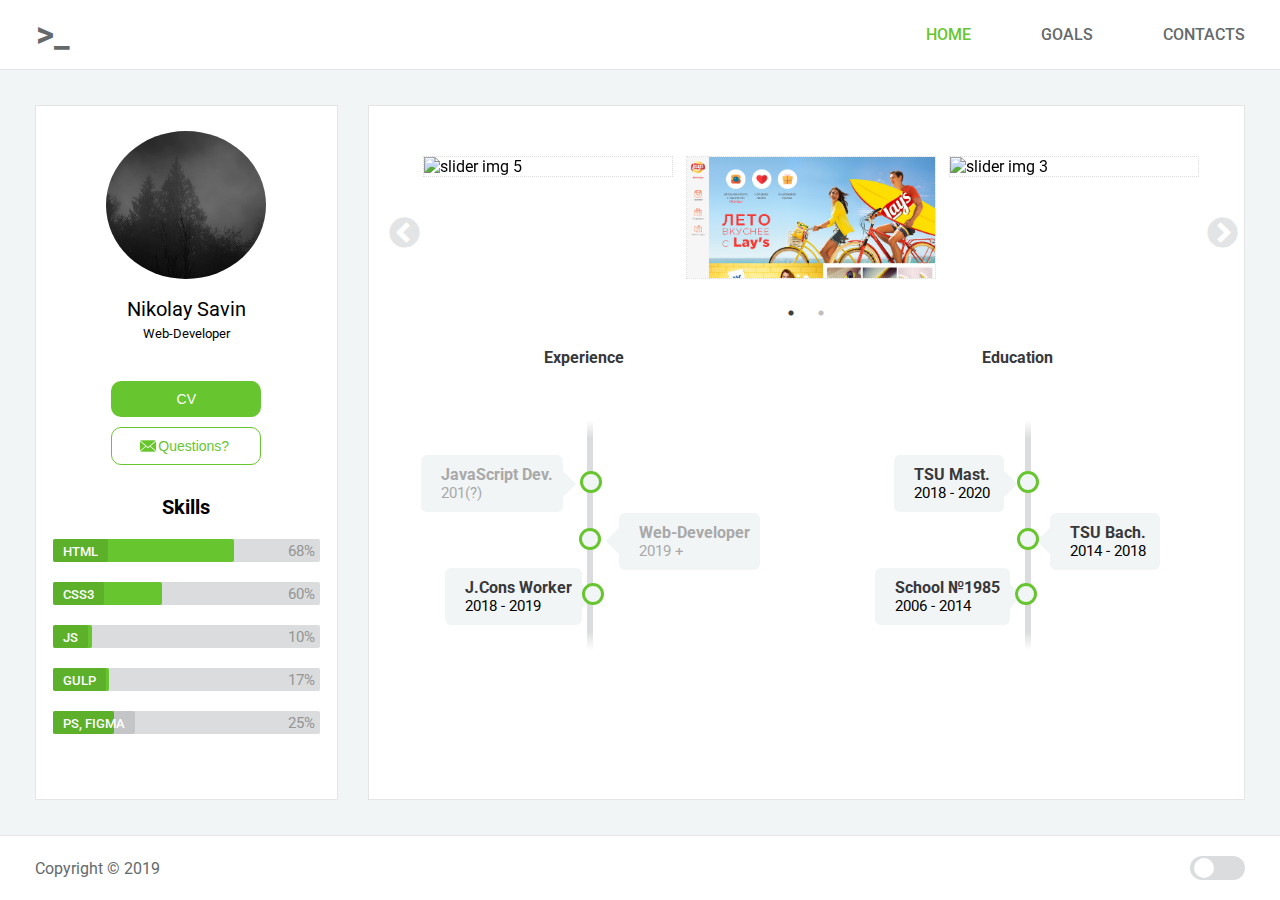
==== commit 324f5e47: "slider was updated" ====
--- a/index.html
+++ b/index.html
@@ -53,7 +53,14 @@
                             <div class="skill">
                                 <div class="skill-title">css3</div>
                                 <div id="cssPercent" class="skill-bar"></div>
-                                <div class="skill-percent">41%</div>
+                                <div class="skill-percent">60%</div>
+                            </div>
+                        </div>
+                        <div class="skill-container">
+                            <div class="skill">
+                                <div class="skill-title">js</div>
+                                <div id="jsPercent" class="skill-bar"></div>
+                                <div class="skill-percent">10%</div>
                             </div>
                         </div>
                         <div class="skill-container">
@@ -65,18 +72,12 @@
                         </div>
                         <div class="skill-container">
                             <div class="skill">
-                                <div class="skill-title">figma</div>
+                                <div class="skill-title">PS, figma</div>
                                 <div id="psPercent" class="skill-bar"></div>
-                                <div class="skill-percent">23%</div>
+                                <div class="skill-percent">25%</div>
                             </div>
                         </div>
-                        <div class="skill-container">
-                            <div class="skill">
-                                <div class="skill-title">js</div>
-                                <div id="jsPercent" class="skill-bar"></div>
-                                <div class="skill-percent">10%</div>
-                            </div>
-                        </div>
+                        
                     </div>
                 </div>
             </div>
@@ -84,22 +85,22 @@
                 <div class="slider-container">
                     <div class="sl">
                         <div class="sl-slide">
-                            <a href="projects/Web5/index.html"><img src="img/web-icons/Web5.png" alt="slider img 5" class="sl-img"></a>
+                            <a href="https://agentnice.github.io/hely-pages/"><img src="img/web-icons/Web5.png" alt="slider img 5" class="sl-img"></a>
                         </div>
                         <div class="sl-slide">
                             <a href="https://agentnice.github.io/gulplays/"><img src="img/web-icons/Web6.png" alt="slider img 4" class="sl-img"></a>
                         </div>
                         <div class="sl-slide">
+                            <a href="https://agentnice.github.io/suz-pg/"><img src="img/web-icons/Web8.png" alt="slider img 3" class="sl-img"></a>
+                        </div>
+                        <div class="sl-slide">
+                            <a href="https://agentnice.github.io/artisan-pr/"><img src="img/web-icons/Web9.png" alt="slider img 1" class="sl-img"></a>
+                        </div>
+                        <div class="sl-slide">
                             <a href="https://agentnice.github.io/o-zone-js/"><img src="img/web-icons/Web4.png" alt="slider img 6" class="sl-img"></a>
                         </div>
                         <div class="sl-slide">
-                            <a href="projects/Web1/index.html"><img src="img/web-icons/Web1.jpg" alt="slider img 1" class="sl-img"></a>
-                        </div>
-                        <div class="sl-slide">
                             <a href="projects/Web2/index.html"><img src="img/web-icons/Web2.jpg" alt="slider img 2" class="sl-img"></a>
-                        </div>
-                        <div class="sl-slide">
-                            <a href="projects/Web3/index.html"><img src="img/web-icons/Web3.jpg" alt="slider img 3" class="sl-img"></a>
                         </div>
                     </div>
                 </div>
--- a/css/media.css
+++ b/css/media.css
@@ -291,7 +291,15 @@
 
     .right-column {
         margin: 25px 0 0 0;
-        height: 110vh;
+        height: 144vh;
+    }
+
+    .Left-L1:after  {
+        left: -27%;
+    }
+
+    .Right-L2:after {
+        left: -28%;
     }
 }
 
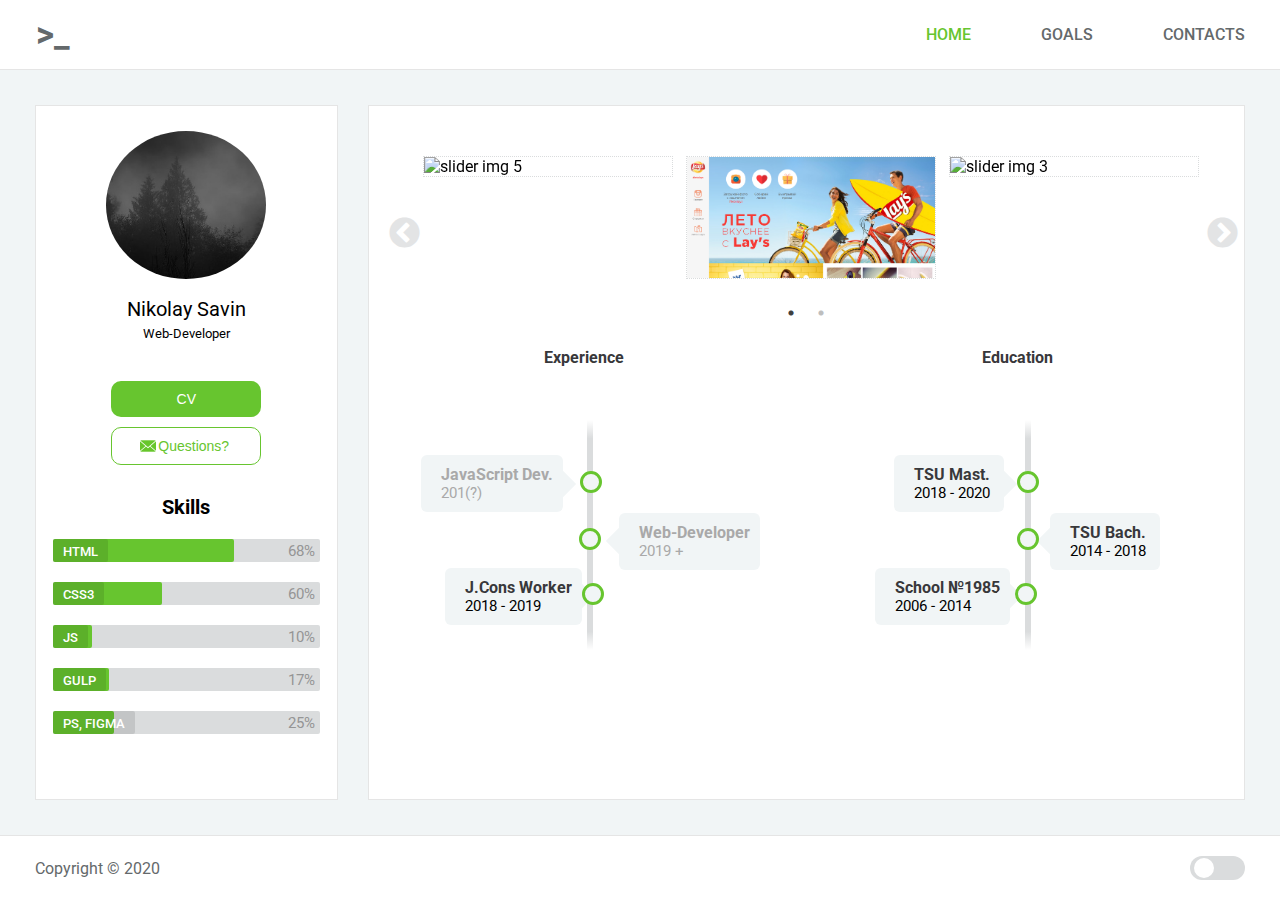
==== commit ee541e11: "footer was updated" ====
--- a/index.html
+++ b/index.html
@@ -143,7 +143,7 @@
             </div>
         </div>
         <footer>
-            <span class="copyright">Copyright © 2019</span>
+            <span class="copyright">Copyright © 2020</span>
             <div class="social-footer">
                 <a href="https://github.com/agentnice" target="_blank"><i class="fab fa-github fa-2x"></i></a>
                 <a href="tg://resolve?domain=mkratasyk" target="_blank"><i class="fab fa-telegram fa-2x"></i></a>
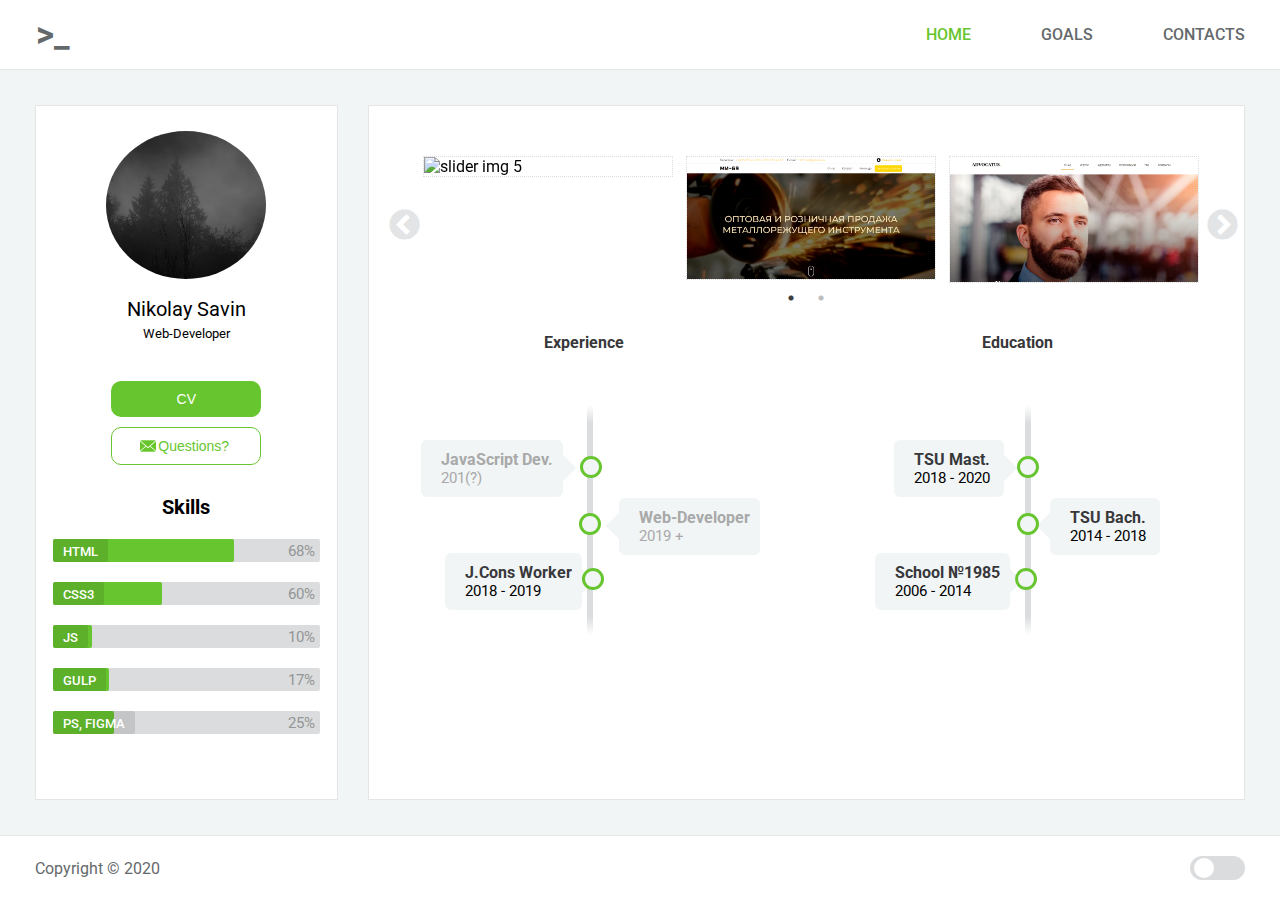
==== commit 8d42607c: "update webs block" ====
--- a/index.html
+++ b/index.html
@@ -88,19 +88,19 @@
                             <a href="https://agentnice.github.io/hely-pages/"><img src="img/web-icons/Web5.png" alt="slider img 5" class="sl-img"></a>
                         </div>
                         <div class="sl-slide">
+                            <a href="http://mi69.ru/"><img src="img/web-icons/mi69.png" alt="slider img 3" class="sl-img"></a>
+                        </div>
+                        <div class="sl-slide">
+                            <a href="https://agentnice.github.io/advocatus/"><img src="img/web-icons/advocatus.png" alt="slider img 1" class="sl-img"></a>
+                        </div>
+                        <div class="sl-slide">
                             <a href="https://agentnice.github.io/gulplays/"><img src="img/web-icons/Web6.png" alt="slider img 4" class="sl-img"></a>
                         </div>
                         <div class="sl-slide">
-                            <a href="https://agentnice.github.io/suz-pg/"><img src="img/web-icons/Web8.png" alt="slider img 3" class="sl-img"></a>
+                            <a href="https://agentnice.github.io/ivest/"><img src="img/web-icons/ivest.png" alt="slider img 6" class="sl-img"></a>
                         </div>
                         <div class="sl-slide">
-                            <a href="https://agentnice.github.io/artisan-pr/"><img src="img/web-icons/Web9.png" alt="slider img 1" class="sl-img"></a>
-                        </div>
-                        <div class="sl-slide">
-                            <a href="https://agentnice.github.io/o-zone-js/"><img src="img/web-icons/Web4.png" alt="slider img 6" class="sl-img"></a>
-                        </div>
-                        <div class="sl-slide">
-                            <a href="projects/Web2/index.html"><img src="img/web-icons/Web2.jpg" alt="slider img 2" class="sl-img"></a>
+                            <a href="https://agentnice.github.io/webs/"><img src="img/web-icons/webs.jpg" alt="slider img 2" class="sl-img"></a>
                         </div>
                     </div>
                 </div>
